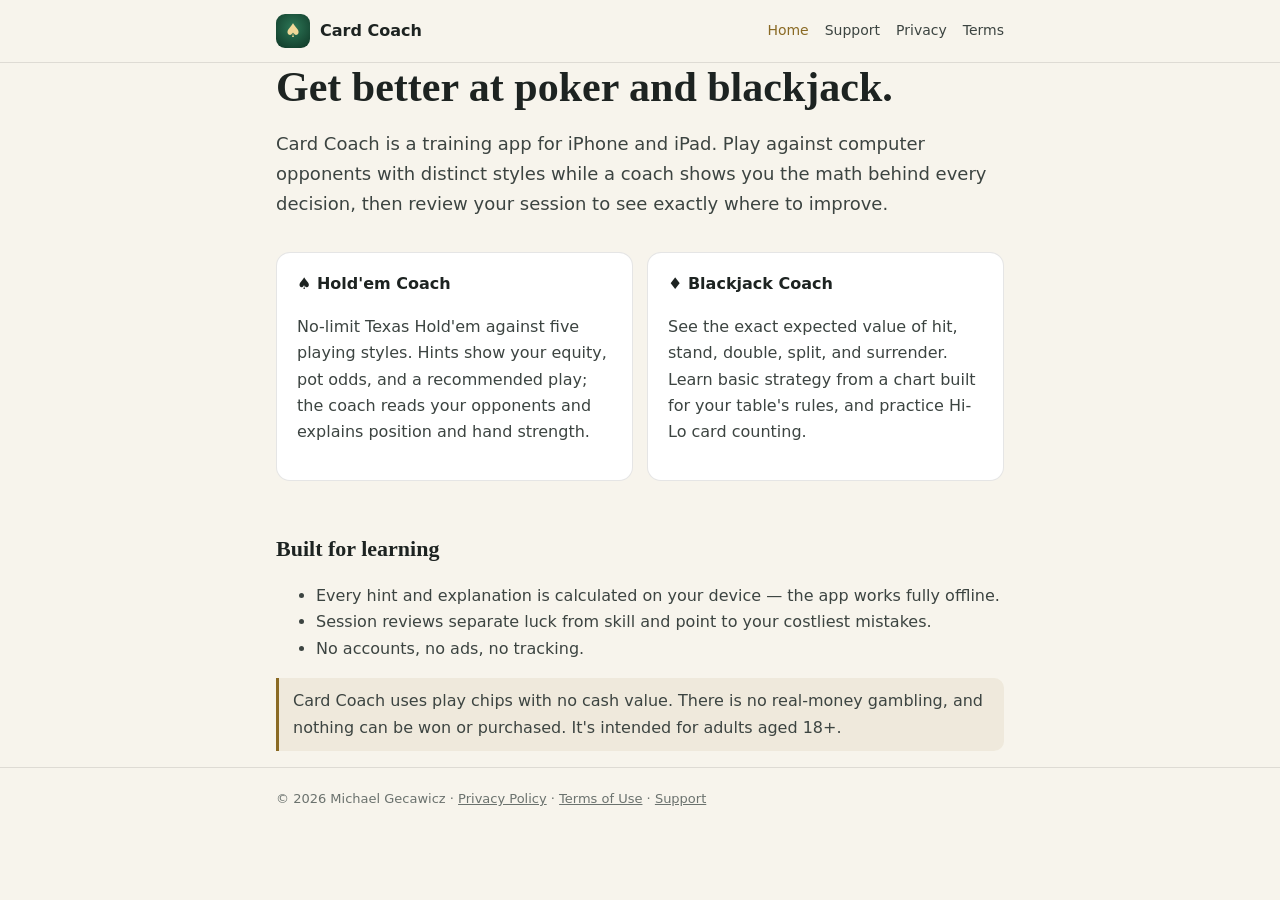
==== index.html @ a1fa8916 "Card Coach: native iOS poker and blackjack trainer - SwiftUI port of the Hold'em engine with a progr" ====
<!doctype html>
<html lang="en">
<head>
  <meta charset="utf-8">
  <meta name="viewport" content="width=device-width, initial-scale=1">
  <title>Card Coach</title>
  <meta name="description" content="Card Coach is a poker and blackjack trainer for iPhone and iPad with a built-in coach that shows the math behind every decision.">
  <link rel="stylesheet" href="style.css">
</head>
<body>
  <header class="site">
    <div class="wrap">
      <a class="brand" href="index.html"><span class="mark">♠</span> Card Coach</a>
      <nav>
        <a href="index.html" aria-current="page">Home</a>
        <a href="support.html">Support</a>
        <a href="privacy.html">Privacy</a>
        <a href="terms.html">Terms</a>
      </nav>
    </div>
  </header>
  <main class="wrap">
    <h1>Get better at poker and blackjack.</h1>
    <p class="lede">Card Coach is a training app for iPhone and iPad. Play against computer opponents with distinct styles while a coach shows you the math behind every decision, then review your session to see exactly where to improve.</p>

    <div class="grid">
      <div class="card">
        <h3>♠ Hold'em Coach</h3>
        <p>No-limit Texas Hold'em against five playing styles. Hints show your equity, pot odds, and a recommended play; the coach reads your opponents and explains position and hand strength.</p>
      </div>
      <div class="card">
        <h3>♦ Blackjack Coach</h3>
        <p>See the exact expected value of hit, stand, double, split, and surrender. Learn basic strategy from a chart built for your table's rules, and practice Hi-Lo card counting.</p>
      </div>
    </div>

    <h2>Built for learning</h2>
    <ul>
      <li>Every hint and explanation is calculated on your device — the app works fully offline.</li>
      <li>Session reviews separate luck from skill and point to your costliest mistakes.</li>
      <li>No accounts, no ads, no tracking.</li>
    </ul>

    <p class="note">Card Coach uses play chips with no cash value. There is no real-money gambling, and nothing can be won or purchased. It's intended for adults aged 18+.</p>
  </main>
  <footer class="site">
    <div class="wrap">© 2026 Michael Gecawicz · <a href="privacy.html">Privacy Policy</a> · <a href="terms.html">Terms of Use</a> · <a href="support.html">Support</a></div>
  </footer>
</body>
</html>
---- style.css ----
:root {
  --bg: #0a0e0d;
  --panel: #141a19;
  --line: rgba(255, 255, 255, 0.1);
  --text: #ece6d6;
  --text-2: #c3bfb2;
  --muted: #8d968f;
  --accent: #d9b56c;
  --accent-2: #f1d899;
  --felt: #1b553d;
  color-scheme: dark;
}
@media (prefers-color-scheme: light) {
  :root:not([data-theme="dark"]) {
    --bg: #f7f4ec;
    --panel: #ffffff;
    --line: rgba(0, 0, 0, 0.1);
    --text: #1d2321;
    --text-2: #3c4441;
    --muted: #6b726e;
    --accent: #8a6a24;
    --accent-2: #6f541a;
    --felt: #2c7656;
    color-scheme: light;
  }
}
* { box-sizing: border-box; }
body {
  margin: 0;
  background: var(--bg);
  color: var(--text);
  font: 16px/1.65 -apple-system, BlinkMacSystemFont, "Segoe UI", system-ui, sans-serif;
  -webkit-font-smoothing: antialiased;
}
a { color: var(--accent); }
a:hover { color: var(--accent-2); }
.wrap { max-width: 760px; margin: 0 auto; padding: 0 16px; }
header.site {
  border-bottom: 1px solid var(--line);
  padding: 14px 0;
}
header.site .wrap { display: flex; align-items: center; justify-content: space-between; gap: 12px; flex-wrap: wrap; }
.brand { display: flex; align-items: center; gap: 10px; color: var(--text); text-decoration: none; font-weight: 700; }
.brand .mark {
  width: 34px; height: 34px; border-radius: 9px; display: grid; place-items: center;
  background: radial-gradient(circle at 50% 40%, #2c7656, #0f3626); color: #f1d899; font-size: 19px;
}
nav { display: flex; gap: 16px; flex-wrap: wrap; font-size: 14px; }
nav a { color: var(--text-2); text-decoration: none; }
nav a[aria-current="page"], nav a:hover { color: var(--accent); }
main { padding: 36px 0 56px; }
h1 { font-family: ui-serif, Georgia, serif; font-size: clamp(30px, 6vw, 42px); line-height: 1.15; margin: 0 0 8px; }
h2 { font-family: ui-serif, Georgia, serif; font-size: 22px; margin: 34px 0 8px; }
h3 { font-size: 16px; margin: 22px 0 4px; }
p, li { color: var(--text-2); }
.lede { font-size: 18px; color: var(--text-2); }
.meta { color: var(--muted); font-size: 14px; }
.card {
  background: var(--panel); border: 1px solid var(--line); border-radius: 14px; padding: 18px 20px; margin: 16px 0;
}
.card h3:first-child { margin-top: 0; }
.grid { display: grid; grid-template-columns: repeat(auto-fit, minmax(220px, 1fr)); gap: 14px; }
.note {
  border-left: 3px solid var(--accent); padding: 10px 14px; background: color-mix(in srgb, var(--accent) 8%, transparent);
  border-radius: 0 10px 10px 0; color: var(--text-2);
}
.button {
  display: inline-block; padding: 11px 18px; border-radius: 11px; font-weight: 700; text-decoration: none;
  background: linear-gradient(180deg, #f1d899, #d9b56c); color: #231a07;
}
footer.site { border-top: 1px solid var(--line); padding: 20px 0 32px; color: var(--muted); font-size: 13px; }
footer.site a { color: var(--muted); }
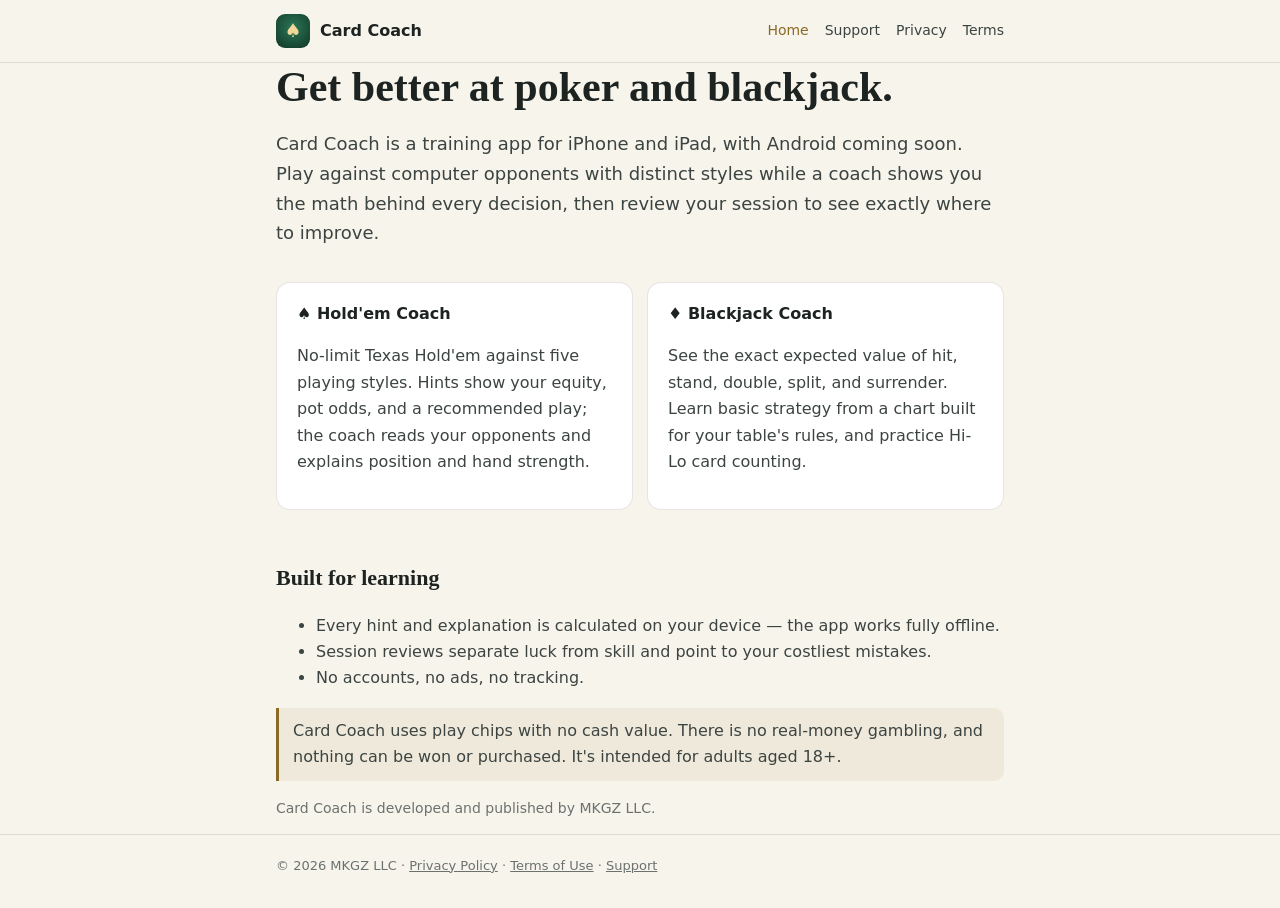
==== commit d50ec1a3: "site: name MKGZ LLC as publisher and cover Android Privacy policy and terms now come from MKGZ LLC a" ====
--- a/index.html
+++ b/index.html
@@ -4,7 +4,7 @@
   <meta charset="utf-8">
   <meta name="viewport" content="width=device-width, initial-scale=1">
   <title>Card Coach</title>
-  <meta name="description" content="Card Coach is a poker and blackjack trainer for iPhone and iPad with a built-in coach that shows the math behind every decision.">
+  <meta name="description" content="Card Coach is a poker and blackjack trainer for iPhone and iPad (Android coming soon) with a built-in coach that shows the math behind every decision.">
   <link rel="stylesheet" href="style.css">
 </head>
 <body>
@@ -21,7 +21,7 @@
   </header>
   <main class="wrap">
     <h1>Get better at poker and blackjack.</h1>
-    <p class="lede">Card Coach is a training app for iPhone and iPad. Play against computer opponents with distinct styles while a coach shows you the math behind every decision, then review your session to see exactly where to improve.</p>
+    <p class="lede">Card Coach is a training app for iPhone and iPad, with Android coming soon. Play against computer opponents with distinct styles while a coach shows you the math behind every decision, then review your session to see exactly where to improve.</p>
 
     <div class="grid">
       <div class="card">
@@ -42,9 +42,10 @@
     </ul>
 
     <p class="note">Card Coach uses play chips with no cash value. There is no real-money gambling, and nothing can be won or purchased. It's intended for adults aged 18+.</p>
+    <p class="meta">Card Coach is developed and published by MKGZ LLC.</p>
   </main>
   <footer class="site">
-    <div class="wrap">© 2026 Michael Gecawicz · <a href="privacy.html">Privacy Policy</a> · <a href="terms.html">Terms of Use</a> · <a href="support.html">Support</a></div>
+    <div class="wrap">© 2026 MKGZ LLC · <a href="privacy.html">Privacy Policy</a> · <a href="terms.html">Terms of Use</a> · <a href="support.html">Support</a></div>
   </footer>
 </body>
 </html>
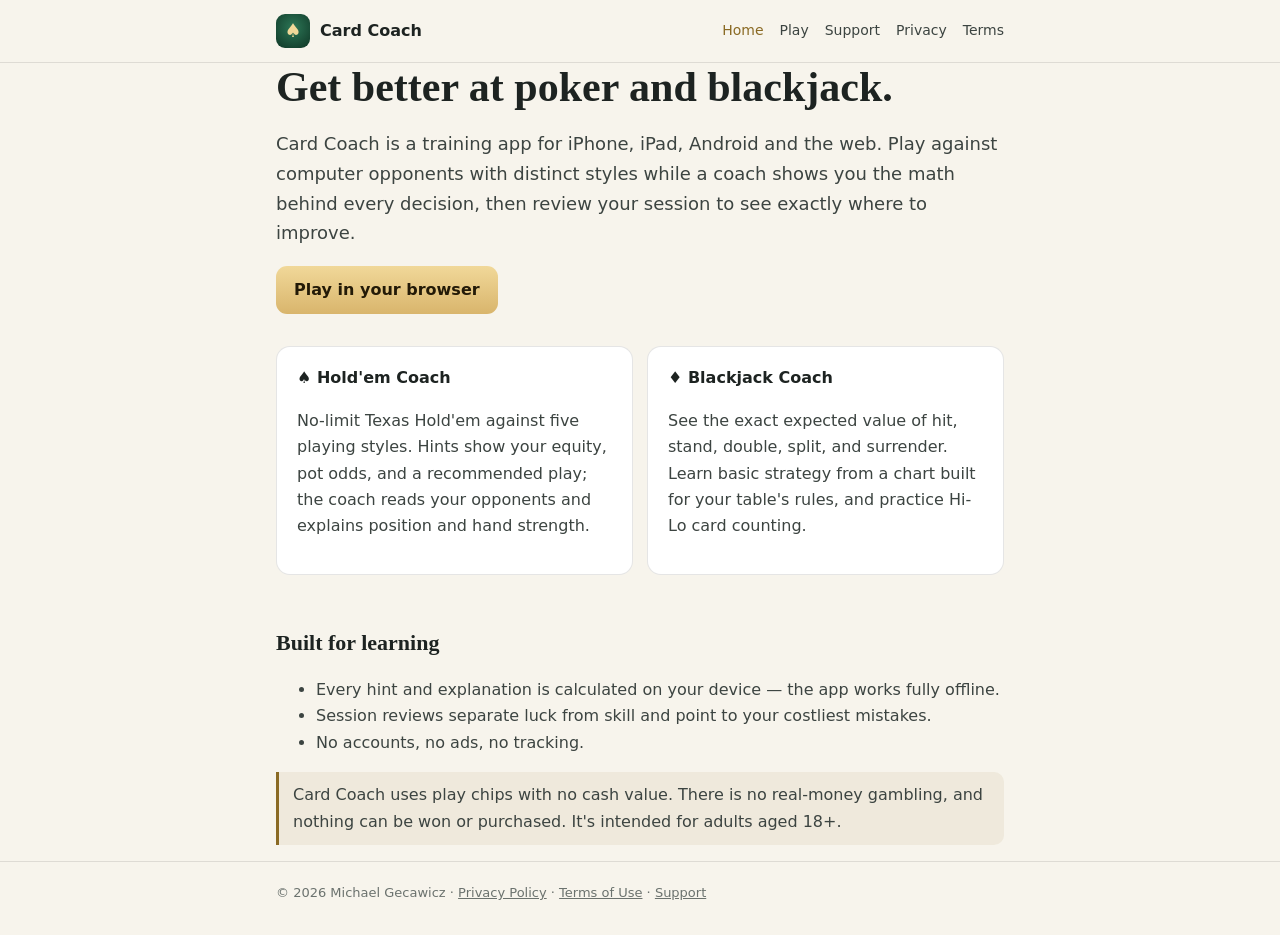
==== commit e8896a13: "Publish site and web app (6ef60bc)" ====
--- a/index.html
+++ b/index.html
@@ -4,7 +4,7 @@
   <meta charset="utf-8">
   <meta name="viewport" content="width=device-width, initial-scale=1">
   <title>Card Coach</title>
-  <meta name="description" content="Card Coach is a poker and blackjack trainer for iPhone and iPad (Android coming soon) with a built-in coach that shows the math behind every decision.">
+  <meta name="description" content="Card Coach is a poker and blackjack trainer for iPhone and iPad with a built-in coach that shows the math behind every decision.">
   <link rel="stylesheet" href="style.css">
 </head>
 <body>
@@ -13,6 +13,7 @@
       <a class="brand" href="index.html"><span class="mark">♠</span> Card Coach</a>
       <nav>
         <a href="index.html" aria-current="page">Home</a>
+        <a href="play/">Play</a>
         <a href="support.html">Support</a>
         <a href="privacy.html">Privacy</a>
         <a href="terms.html">Terms</a>
@@ -21,7 +22,8 @@
   </header>
   <main class="wrap">
     <h1>Get better at poker and blackjack.</h1>
-    <p class="lede">Card Coach is a training app for iPhone and iPad, with Android coming soon. Play against computer opponents with distinct styles while a coach shows you the math behind every decision, then review your session to see exactly where to improve.</p>
+    <p class="lede">Card Coach is a training app for iPhone, iPad, Android and the web. Play against computer opponents with distinct styles while a coach shows you the math behind every decision, then review your session to see exactly where to improve.</p>
+    <p><a class="button" href="play/">Play in your browser</a></p>
 
     <div class="grid">
       <div class="card">
@@ -42,10 +44,9 @@
     </ul>
 
     <p class="note">Card Coach uses play chips with no cash value. There is no real-money gambling, and nothing can be won or purchased. It's intended for adults aged 18+.</p>
-    <p class="meta">Card Coach is developed and published by MKGZ LLC.</p>
   </main>
   <footer class="site">
-    <div class="wrap">© 2026 MKGZ LLC · <a href="privacy.html">Privacy Policy</a> · <a href="terms.html">Terms of Use</a> · <a href="support.html">Support</a></div>
+    <div class="wrap">© 2026 Michael Gecawicz · <a href="privacy.html">Privacy Policy</a> · <a href="terms.html">Terms of Use</a> · <a href="support.html">Support</a></div>
   </footer>
 </body>
 </html>
